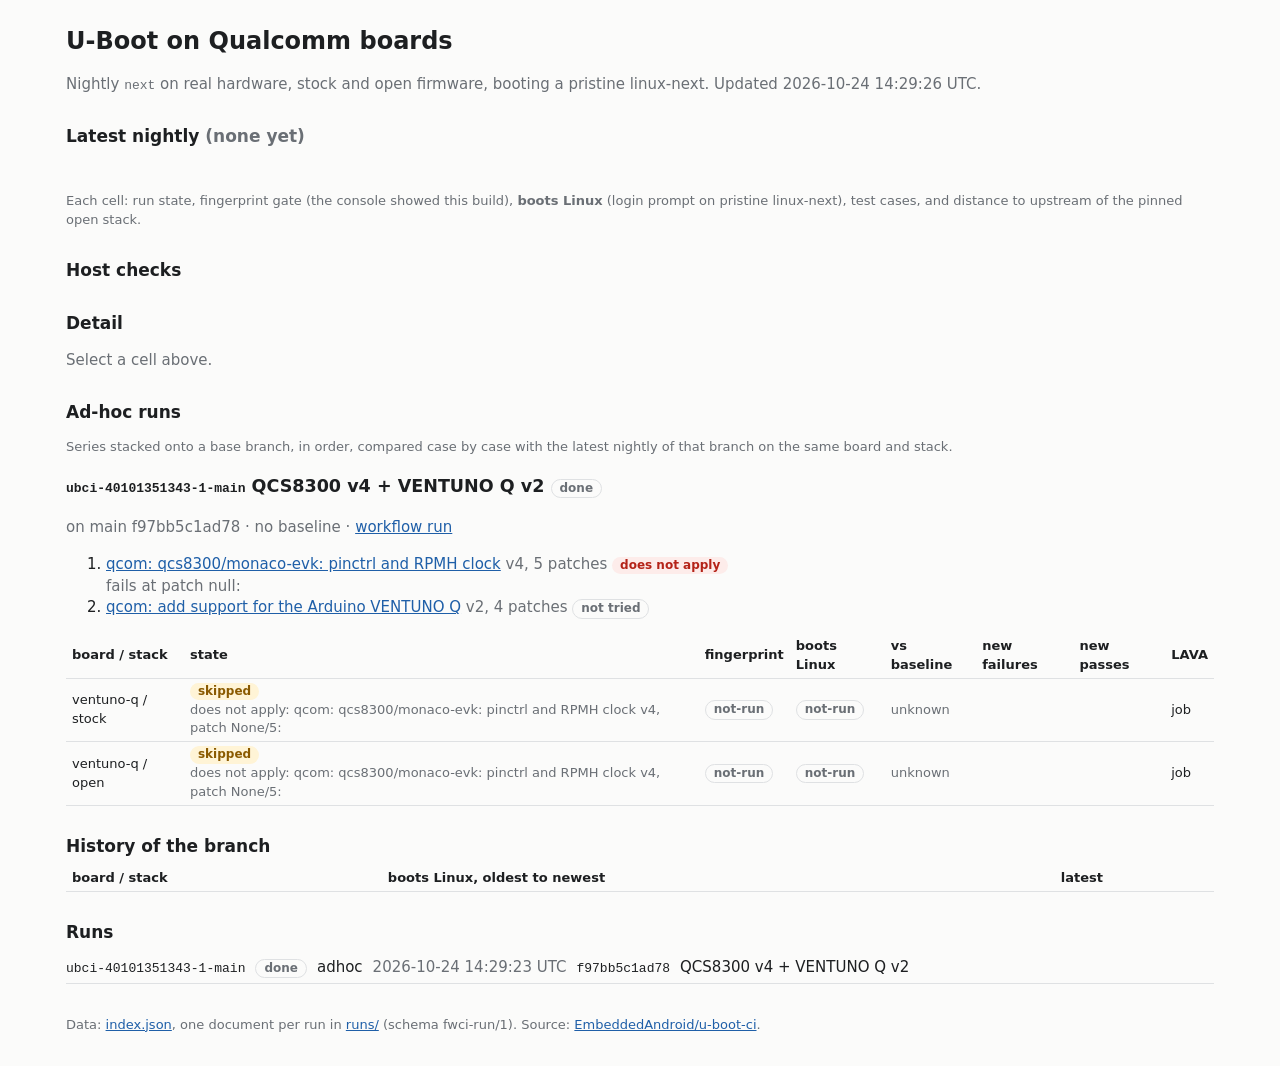
==== index.html @ ac7bc9bc "results: ubci-40101351343-1-main" ====
<!doctype html>
<html lang="en">
<head>
<meta charset="utf-8">
<meta name="viewport" content="width=device-width, initial-scale=1">
<title>U-Boot on Qualcomm</title>
<link rel="stylesheet" href="style.css">
</head>
<body>
<header>
  <h1>U-Boot on Qualcomm boards</h1>
  <p class="sub">Nightly <code>next</code> on real hardware, stock and open firmware, booting a pristine linux-next.
    <span id="updated"></span></p>
</header>
<main>
  <section id="alerts" aria-live="polite"></section>
  <section>
    <h2>Latest nightly <span id="branches"></span> <span id="run-title" class="muted"></span></h2>
    <p id="run-meta" class="muted"></p>
    <div class="matrix-wrap"><table id="matrix" class="matrix"></table></div>
    <p class="legend">Each cell: run state, fingerprint gate (the console showed this build), <b>boots Linux</b>
      (login prompt on pristine linux-next), test cases, and distance to upstream of the pinned open stack.</p>
  </section>
  <section>
    <h2>Host checks</h2>
    <ul id="host" class="checks"></ul>
  </section>
  <section>
    <h2>Detail <span id="detail-title" class="muted"></span></h2>
    <div id="detail"><p class="muted">Select a cell above.</p></div>
  </section>
  <section id="adhoc-section" hidden>
    <h2>Ad-hoc runs</h2>
    <p class="legend">Series stacked onto a base branch, in order, compared case by case with the latest
      nightly of that branch on the same board and stack.</p>
    <div id="adhoc"></div>
  </section>
  <section id="candidates-section" hidden>
    <h2>Stock pin candidates</h2>
    <p class="legend">A newer stock firmware release in the board's meta layer, tested on the nightly
      <code>main</code> against the current pin before its pull request is merged.</p>
    <div id="candidates"></div>
  </section>
  <section>
    <h2>History of the branch</h2>
    <div id="history"></div>
  </section>
  <section>
    <h2>Runs</h2>
    <ul id="runs" class="runs"></ul>
  </section>
</main>
<footer>Data: <a href="index.json">index.json</a>, one document per run in <a href="runs/">runs/</a>
  (schema fwci-run/1). Source: <a href="https://github.com/EmbeddedAndroid/u-boot-ci">EmbeddedAndroid/u-boot-ci</a>.</footer>
<script src="app.js"></script>
</body>
</html>
---- style.css ----
:root {
  --bg: #fbfbfa; --fg: #1d1f21; --muted: #6a6f75; --line: #dfe1e3; --card: #ffffff;
  --pass: #1a7f37; --pass-bg: #e6f4ea; --fail: #b42318; --fail-bg: #fdecea;
  --warn: #8a5a00; --warn-bg: #fff4d6; --info: #1f5fa8; --info-bg: #e8f0fb;
  --mono: ui-monospace, SFMono-Regular, Menlo, Consolas, monospace;
}
@media (prefers-color-scheme: dark) {
  :root {
    --bg: #141517; --fg: #e6e7e8; --muted: #9aa0a6; --line: #2c2f33; --card: #1b1d20;
    --pass: #5fd37a; --pass-bg: #16301f; --fail: #ff8a80; --fail-bg: #3a1a18;
    --warn: #ffcc66; --warn-bg: #3a2e12; --info: #8ab4f8; --info-bg: #17263b;
  }
}
* { box-sizing: border-box; }
body { margin: 0; background: var(--bg); color: var(--fg);
  font: 15px/1.45 system-ui, -apple-system, "Segoe UI", sans-serif; }
header, main, footer { max-width: 1180px; margin: 0 auto; padding: 0 16px; }
header { padding-top: 24px; }
h1 { font-size: 24px; margin: 0 0 4px; }
h2 { font-size: 17px; margin: 28px 0 8px; }
.sub, .muted, .legend { color: var(--muted); }
.legend { font-size: 13px; }
code, .mono { font-family: var(--mono); font-size: 13px; }
a { color: var(--info); }
.matrix-wrap { overflow-x: auto; }
table.matrix { border-collapse: separate; border-spacing: 8px; margin: 0 -8px; }
.matrix th { text-align: left; font-weight: 600; padding: 0 4px; white-space: nowrap; }
.cell { background: var(--card); border: 1px solid var(--line); border-radius: 8px; padding: 10px 12px;
  min-width: 250px; cursor: pointer; vertical-align: top; }
.cell:hover, .cell.sel { border-color: var(--info); }
.cell .row { display: flex; justify-content: space-between; gap: 8px; margin: 2px 0; }
.badge { display: inline-block; border-radius: 999px; padding: 0 8px; font-size: 12px; font-weight: 600;
  white-space: nowrap; }
.pass { color: var(--pass); background: var(--pass-bg); }
.fail { color: var(--fail); background: var(--fail-bg); }
.warn { color: var(--warn); background: var(--warn-bg); }
.info { color: var(--info); background: var(--info-bg); }
.none { color: var(--muted); background: transparent; border: 1px solid var(--line); }
.boot { font-size: 15px; font-weight: 700; }
.alert { border-radius: 8px; padding: 10px 14px; margin: 12px 0; border: 1px solid; }
.alert.fail { border-color: var(--fail); }
.alert.warn { border-color: var(--warn); }
.checks, .runs { list-style: none; padding: 0; margin: 0; }
.checks li, .runs li { padding: 4px 0; border-bottom: 1px solid var(--line); display: flex; gap: 10px;
  align-items: baseline; flex-wrap: wrap; }
.checks .name { min-width: 110px; font-weight: 600; }
pre.console { background: var(--card); border: 1px solid var(--line); border-radius: 6px; padding: 10px;
  overflow-x: auto; font: 12px/1.4 var(--mono); max-height: 320px; }
table.cases { border-collapse: collapse; width: 100%; font-size: 13px; }
.cases td, .cases th { border-bottom: 1px solid var(--line); padding: 3px 6px; text-align: left; }
.hist { font-family: var(--mono); letter-spacing: 1px; white-space: nowrap; }
.hist .p { color: var(--pass); } .hist .f { color: var(--fail); } .hist .s, .hist .u, .hist .x { color: var(--muted); }
.comp { margin: 4px 0; }
footer { color: var(--muted); font-size: 13px; padding: 32px 16px; }
@media (max-width: 600px) { .cell { min-width: 220px; } h1 { font-size: 20px; } }
button.badge { cursor: pointer; font: inherit; font-size: 12px; margin-left: 4px; }
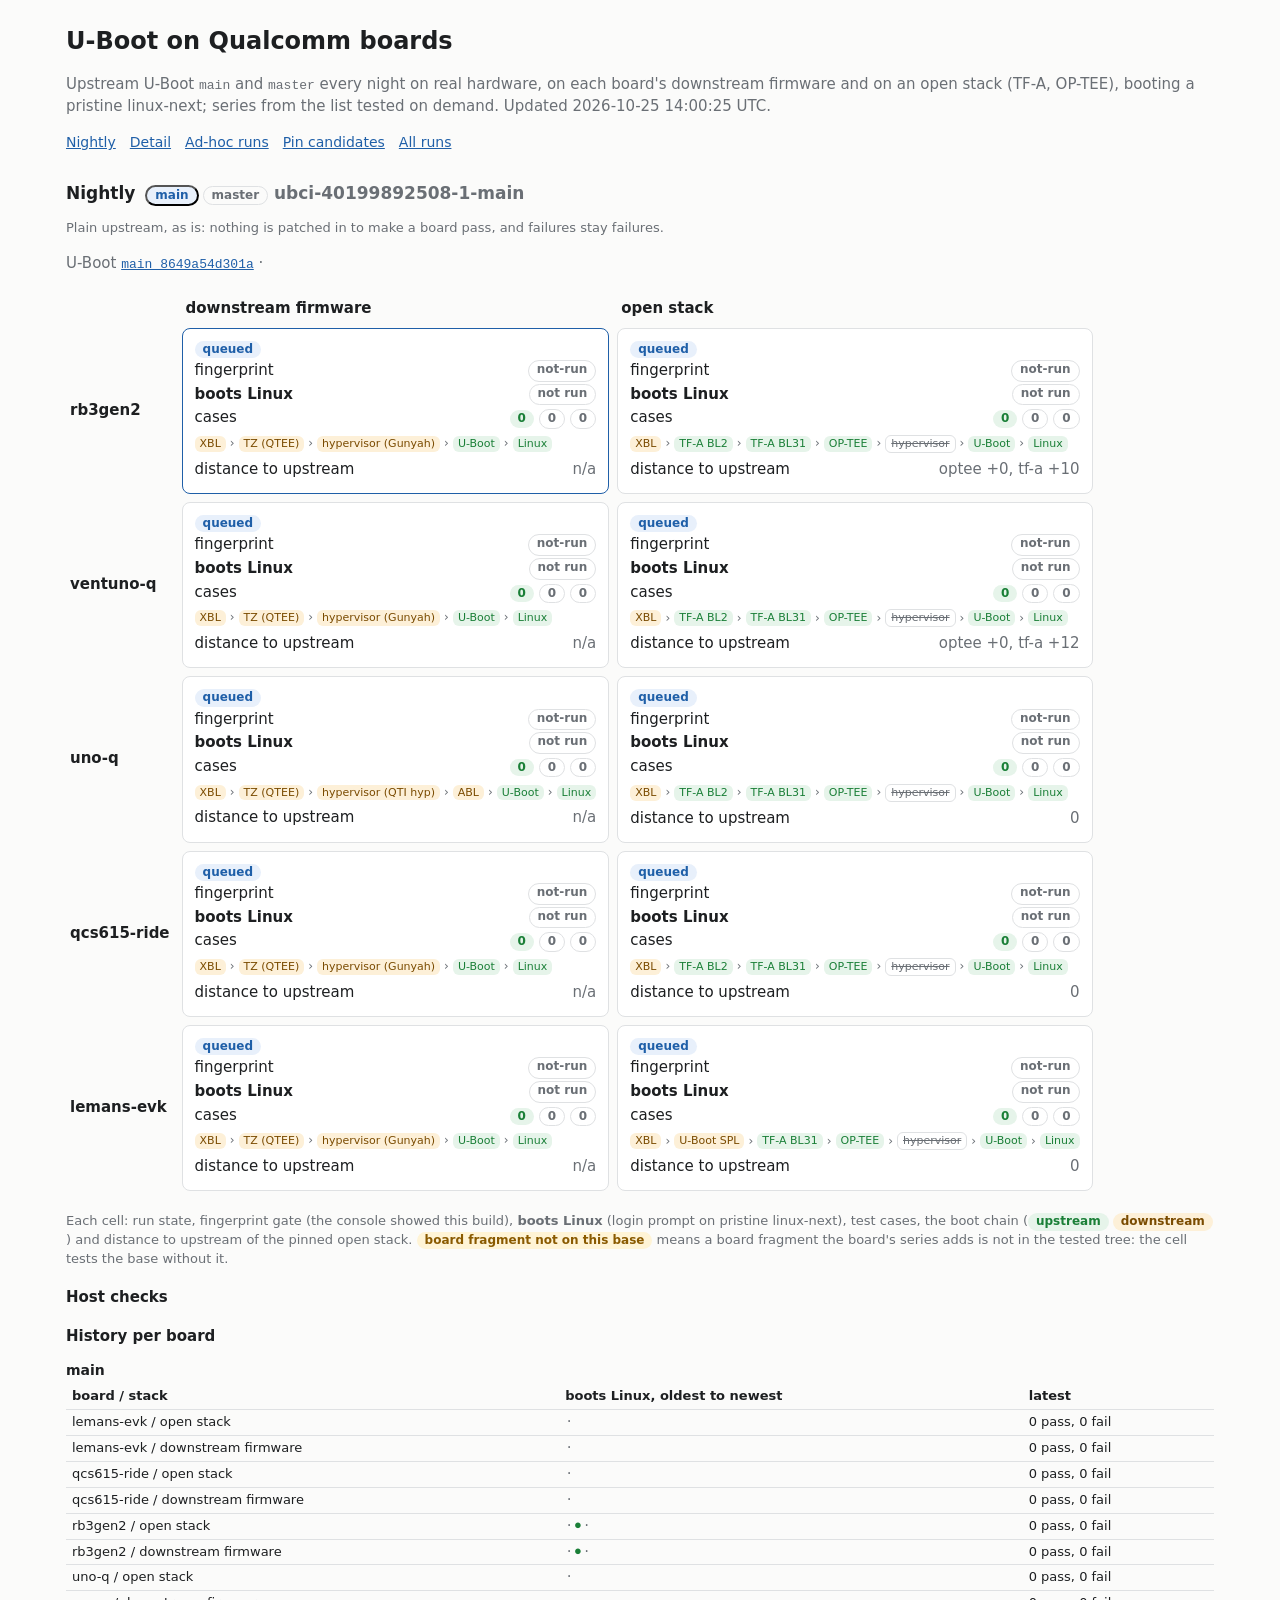
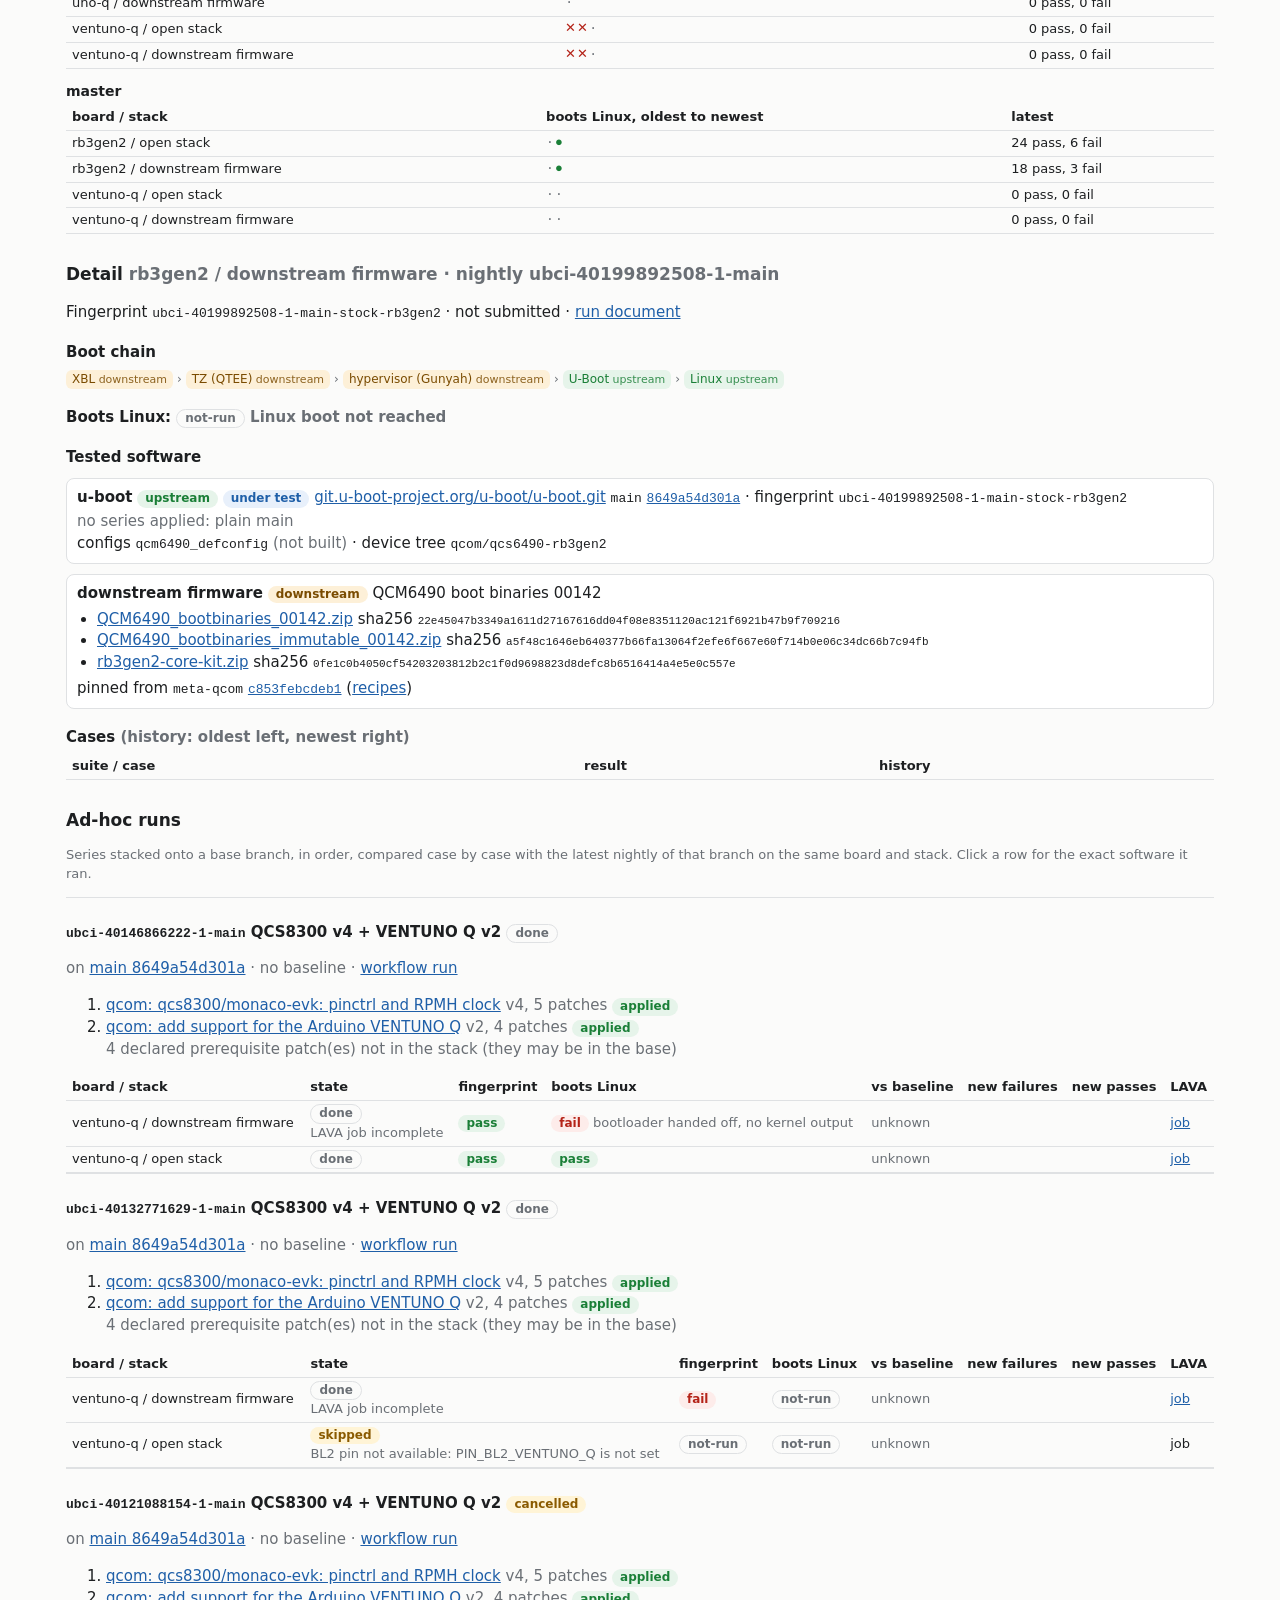
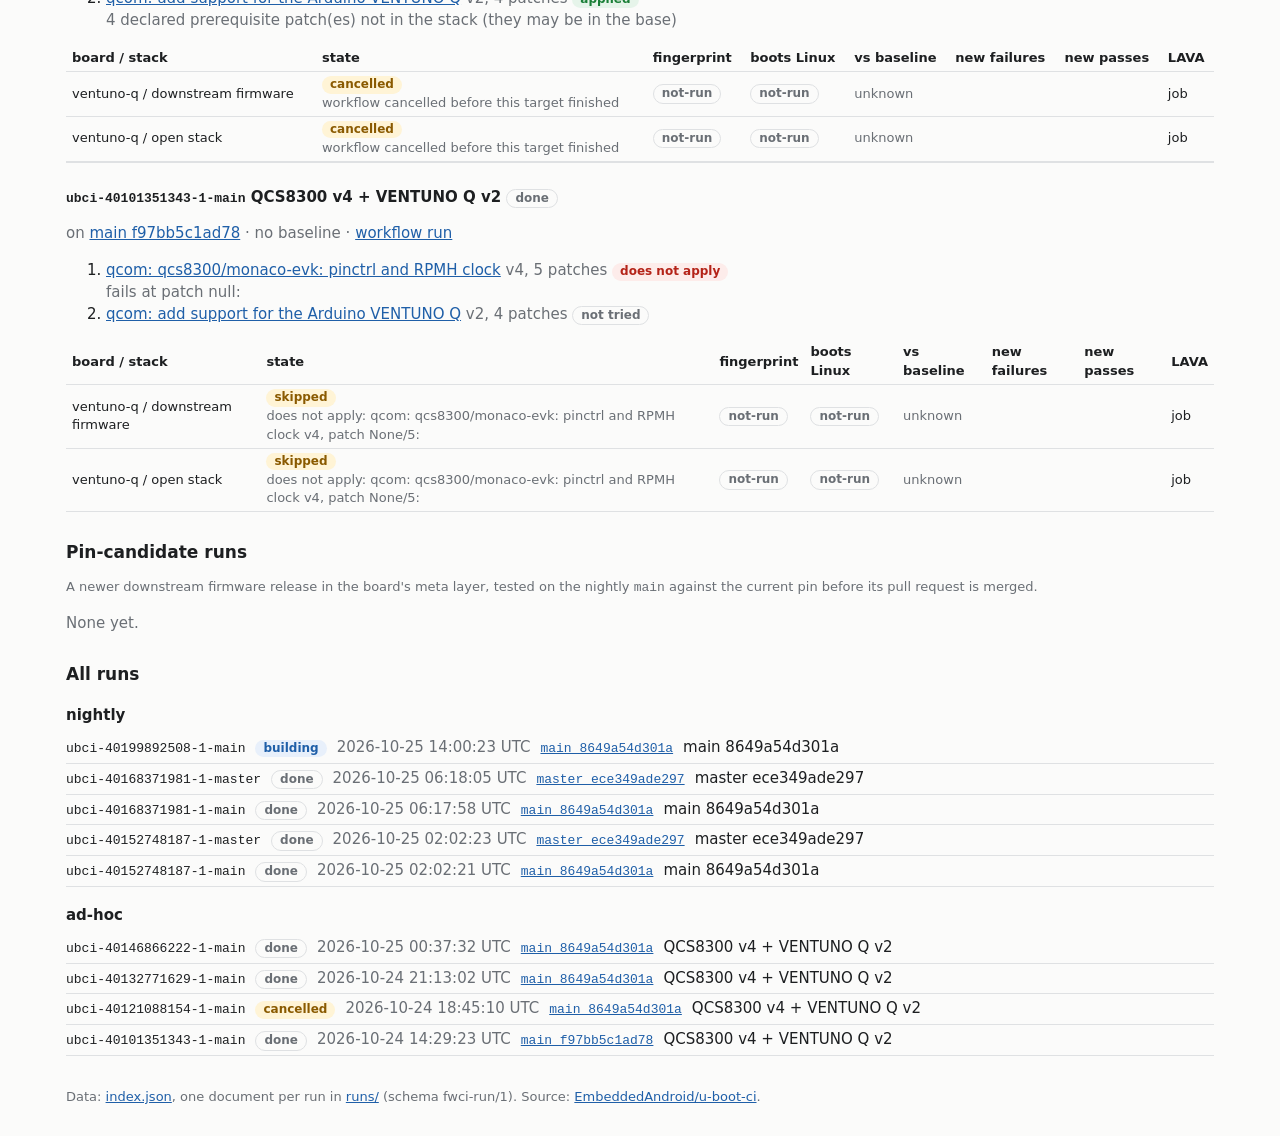
==== commit ad871836: "results: ubci-40199892508-1-main" ====
--- a/index.html
+++ b/index.html
@@ -9,45 +9,49 @@
 <body>
 <header>
   <h1>U-Boot on Qualcomm boards</h1>
-  <p class="sub">Nightly <code>next</code> on real hardware, stock and open firmware, booting a pristine linux-next.
-    <span id="updated"></span></p>
+  <p class="sub">Upstream U-Boot <code>main</code> and <code>master</code> every night on real hardware, on each
+    board's downstream firmware and on an open stack (TF-A, OP-TEE), booting a pristine linux-next; series
+    from the list tested on demand. <span id="updated"></span></p>
+  <nav class="toc"><a href="#nightly">Nightly</a> <a href="#detail-section">Detail</a>
+    <a href="#adhoc-section">Ad-hoc runs</a> <a href="#candidates-section">Pin candidates</a> <a href="#runs-section">All runs</a></nav>
 </header>
 <main>
   <section id="alerts" aria-live="polite"></section>
-  <section>
-    <h2>Latest nightly <span id="branches"></span> <span id="run-title" class="muted"></span></h2>
+  <section id="nightly">
+    <h2>Nightly <span id="branches"></span> <span id="run-title" class="muted"></span></h2>
+    <p class="legend">Plain upstream, as is: nothing is patched in to make a board pass, and failures stay
+      failures.</p>
     <p id="run-meta" class="muted"></p>
     <div class="matrix-wrap"><table id="matrix" class="matrix"></table></div>
     <p class="legend">Each cell: run state, fingerprint gate (the console showed this build), <b>boots Linux</b>
-      (login prompt on pristine linux-next), test cases, and distance to upstream of the pinned open stack.</p>
+      (login prompt on pristine linux-next), test cases, the boot chain (<span class="badge up">upstream</span>
+      <span class="badge down">downstream</span>) and distance to upstream of the pinned open stack.
+      <span class="badge warn">board fragment not on this base</span> means a board fragment the board's
+      series adds is not in the tested tree: the cell tests the base without it.</p>
+    <h3>Host checks</h3>
+    <ul id="host" class="checks"></ul>
+    <h3>History per board</h3>
+    <div id="history"></div>
   </section>
-  <section>
-    <h2>Host checks</h2>
-    <ul id="host" class="checks"></ul>
+  <section id="detail-section">
+    <h2>Detail <span id="detail-title" class="muted"></span></h2>
+    <div id="detail"><p class="muted">Select a cell or an ad-hoc result.</p></div>
   </section>
-  <section>
-    <h2>Detail <span id="detail-title" class="muted"></span></h2>
-    <div id="detail"><p class="muted">Select a cell above.</p></div>
-  </section>
-  <section id="adhoc-section" hidden>
+  <section id="adhoc-section">
     <h2>Ad-hoc runs</h2>
     <p class="legend">Series stacked onto a base branch, in order, compared case by case with the latest
-      nightly of that branch on the same board and stack.</p>
-    <div id="adhoc"></div>
+      nightly of that branch on the same board and stack. Click a row for the exact software it ran.</p>
+    <div id="adhoc"><p class="muted">None yet.</p></div>
   </section>
-  <section id="candidates-section" hidden>
-    <h2>Stock pin candidates</h2>
-    <p class="legend">A newer stock firmware release in the board's meta layer, tested on the nightly
+  <section id="candidates-section">
+    <h2>Pin-candidate runs</h2>
+    <p class="legend">A newer downstream firmware release in the board's meta layer, tested on the nightly
       <code>main</code> against the current pin before its pull request is merged.</p>
-    <div id="candidates"></div>
+    <div id="candidates"><p class="muted">None yet.</p></div>
   </section>
-  <section>
-    <h2>History of the branch</h2>
-    <div id="history"></div>
-  </section>
-  <section>
-    <h2>Runs</h2>
-    <ul id="runs" class="runs"></ul>
+  <section id="runs-section">
+    <h2>All runs</h2>
+    <div id="runs"></div>
   </section>
 </main>
 <footer>Data: <a href="index.json">index.json</a>, one document per run in <a href="runs/">runs/</a>
--- a/style.css
+++ b/style.css
@@ -54,3 +54,33 @@
 footer { color: var(--muted); font-size: 13px; padding: 32px 16px; }
 @media (max-width: 600px) { .cell { min-width: 220px; } h1 { font-size: 20px; } }
 button.badge { cursor: pointer; font: inherit; font-size: 12px; margin-left: 4px; }
+:root { --up: #1a7f37; --up-bg: #e6f4ea; --down: #7a4b00; --down-bg: #fdf0d8; }
+@media (prefers-color-scheme: dark) { :root { --up: #5fd37a; --up-bg: #16301f; --down: #ffcc66; --down-bg: #3a2e12; } }
+.up { color: var(--up); background: var(--up-bg); }
+.down { color: var(--down); background: var(--down-bg); }
+h3 { font-size: 15px; margin: 18px 0 6px; }
+h4 { font-size: 14px; margin: 12px 0 4px; }
+.toc { display: flex; gap: 14px; flex-wrap: wrap; font-size: 14px; margin: 6px 0 0; }
+.chain { display: flex; flex-wrap: wrap; align-items: center; gap: 4px; margin: 6px 0; }
+.chain .stage { border-radius: 6px; padding: 1px 6px; font-size: 12px; white-space: nowrap; }
+.chain .stage.none { text-decoration: line-through; }
+.chain .stage small { font-size: 11px; opacity: 0.85; }
+.chain .arrow { color: var(--muted); font-size: 12px; }
+.chain.compact .stage { font-size: 11px; padding: 0 5px; }
+.comp { margin: 10px 0; padding: 8px 10px; border: 1px solid var(--line); border-radius: 8px; background: var(--card);
+  overflow-wrap: anywhere; }
+.comp-head { margin-bottom: 2px; }
+.comp ul.files, .comp ol, .comp ul { margin: 4px 0; padding-left: 20px; }
+code.sha { font-size: 11px; overflow-wrap: anywhere; }
+code.missing { text-decoration: line-through; color: var(--muted); }
+.warnline { margin: 2px 0; }
+.cell .detail { text-align: right; font-size: 12px; overflow-wrap: anywhere; }
+.table-wrap { overflow-x: auto; }
+tr.click { cursor: pointer; }
+tr.click:hover, tr.sel { background: var(--info-bg); }
+.adhoc { border-top: 1px solid var(--line); padding-top: 6px; }
+@media (max-width: 600px) {
+  .cases td, .cases th { padding: 3px 4px; }
+  .comp { padding: 6px 8px; }
+}
+.cell .row > .badge, .cell .row > span:first-child { flex-shrink: 0; }
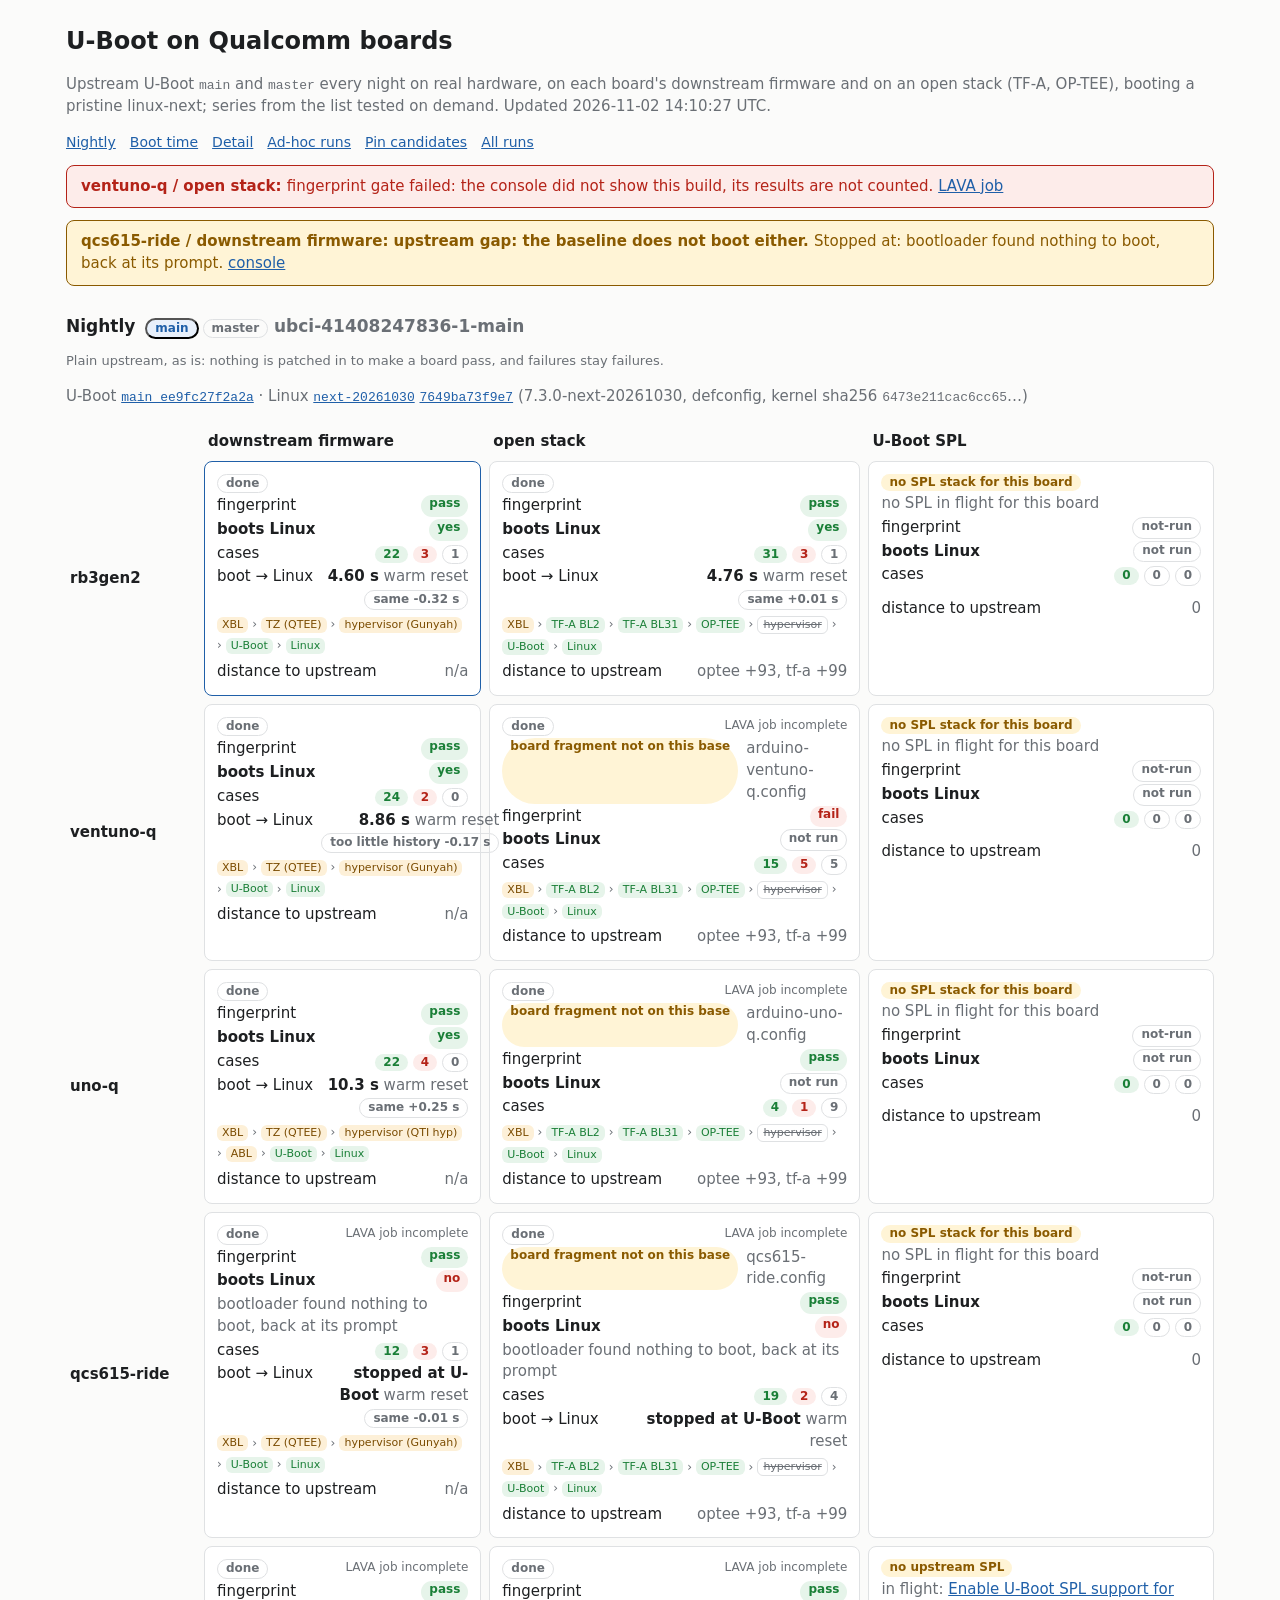
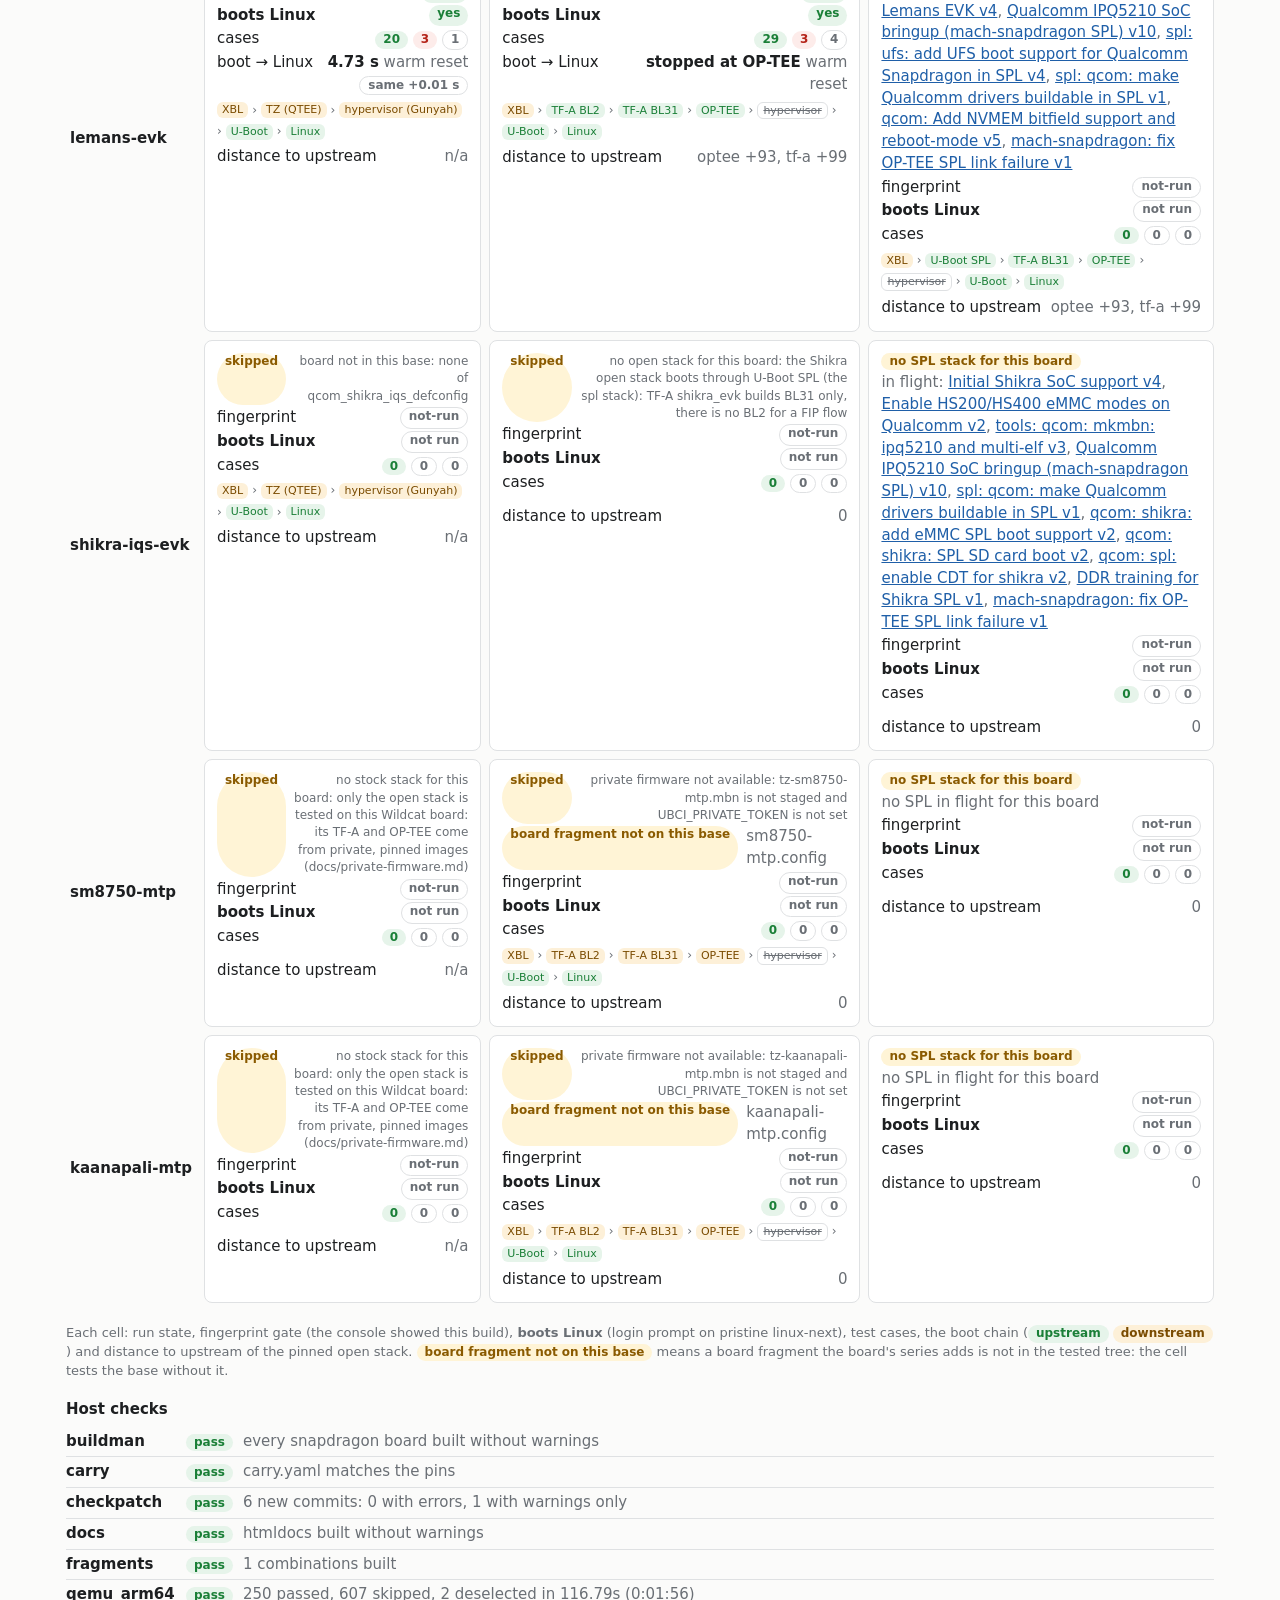
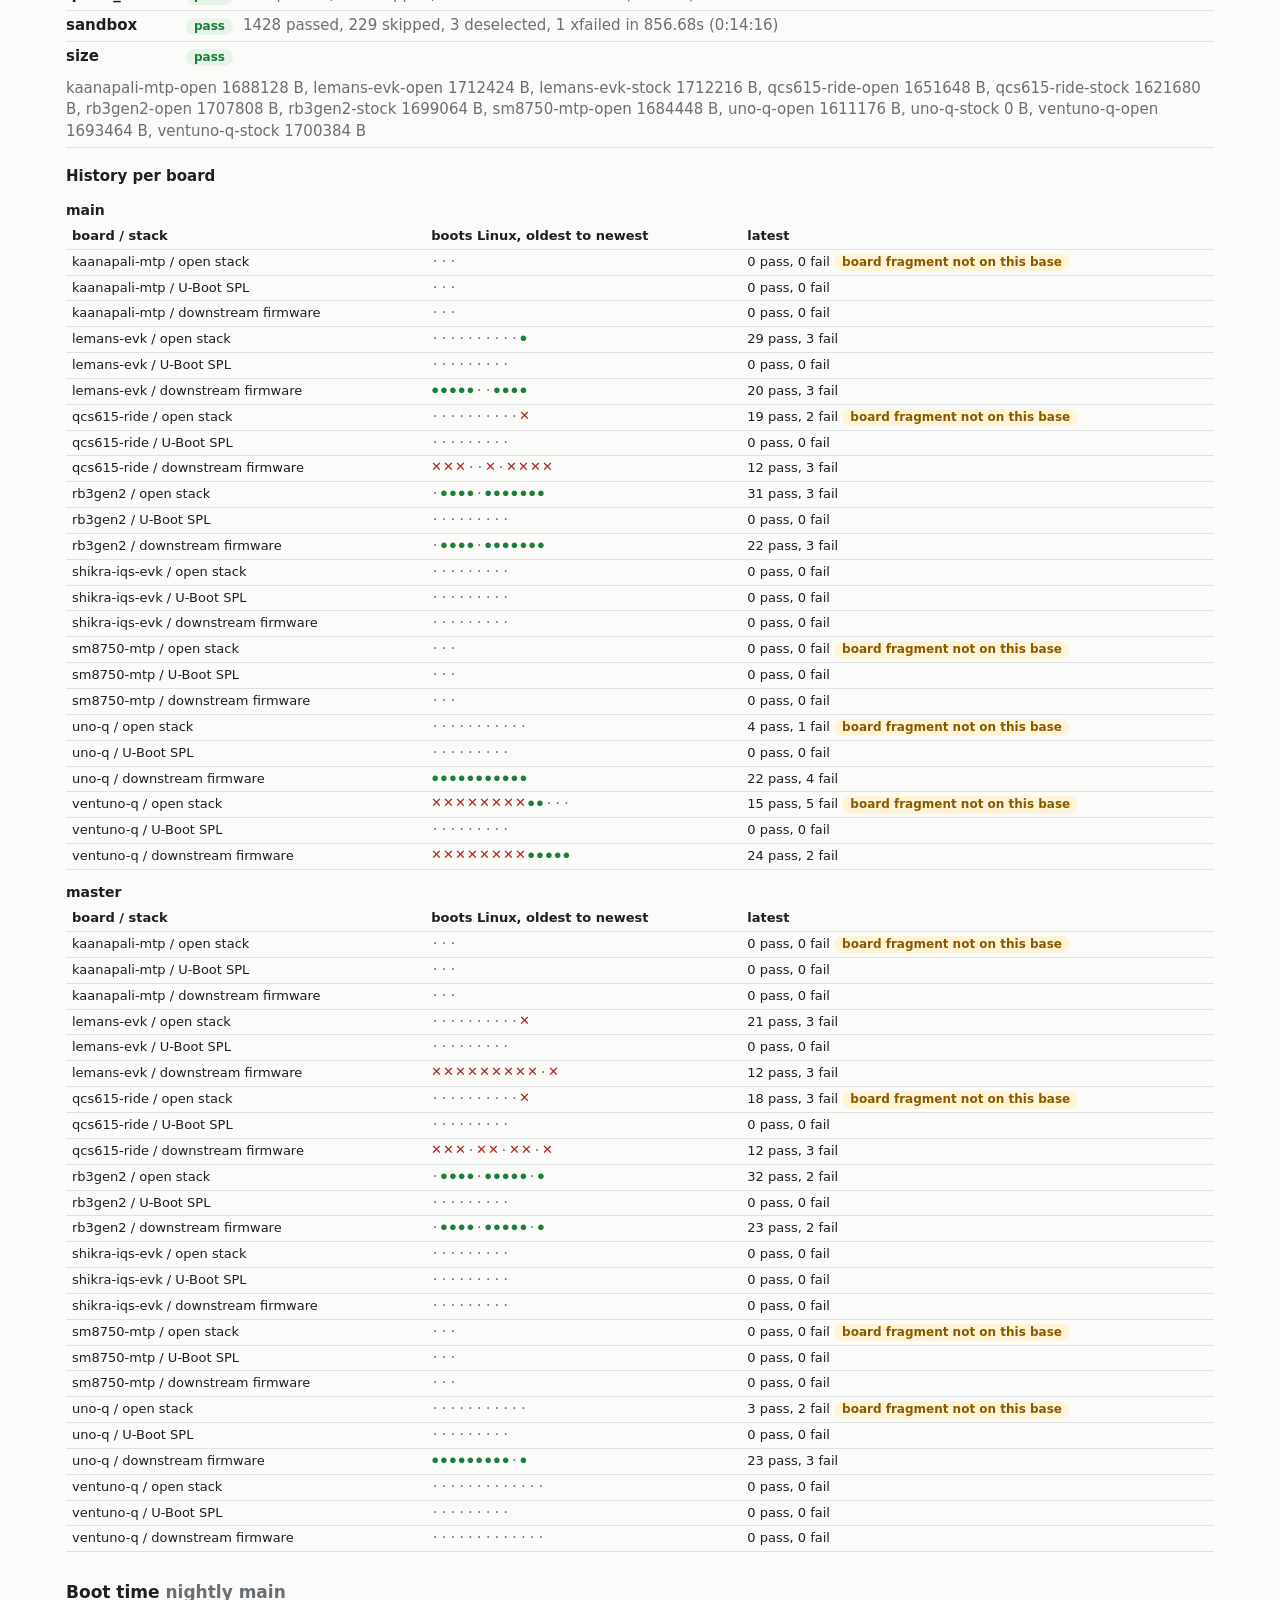
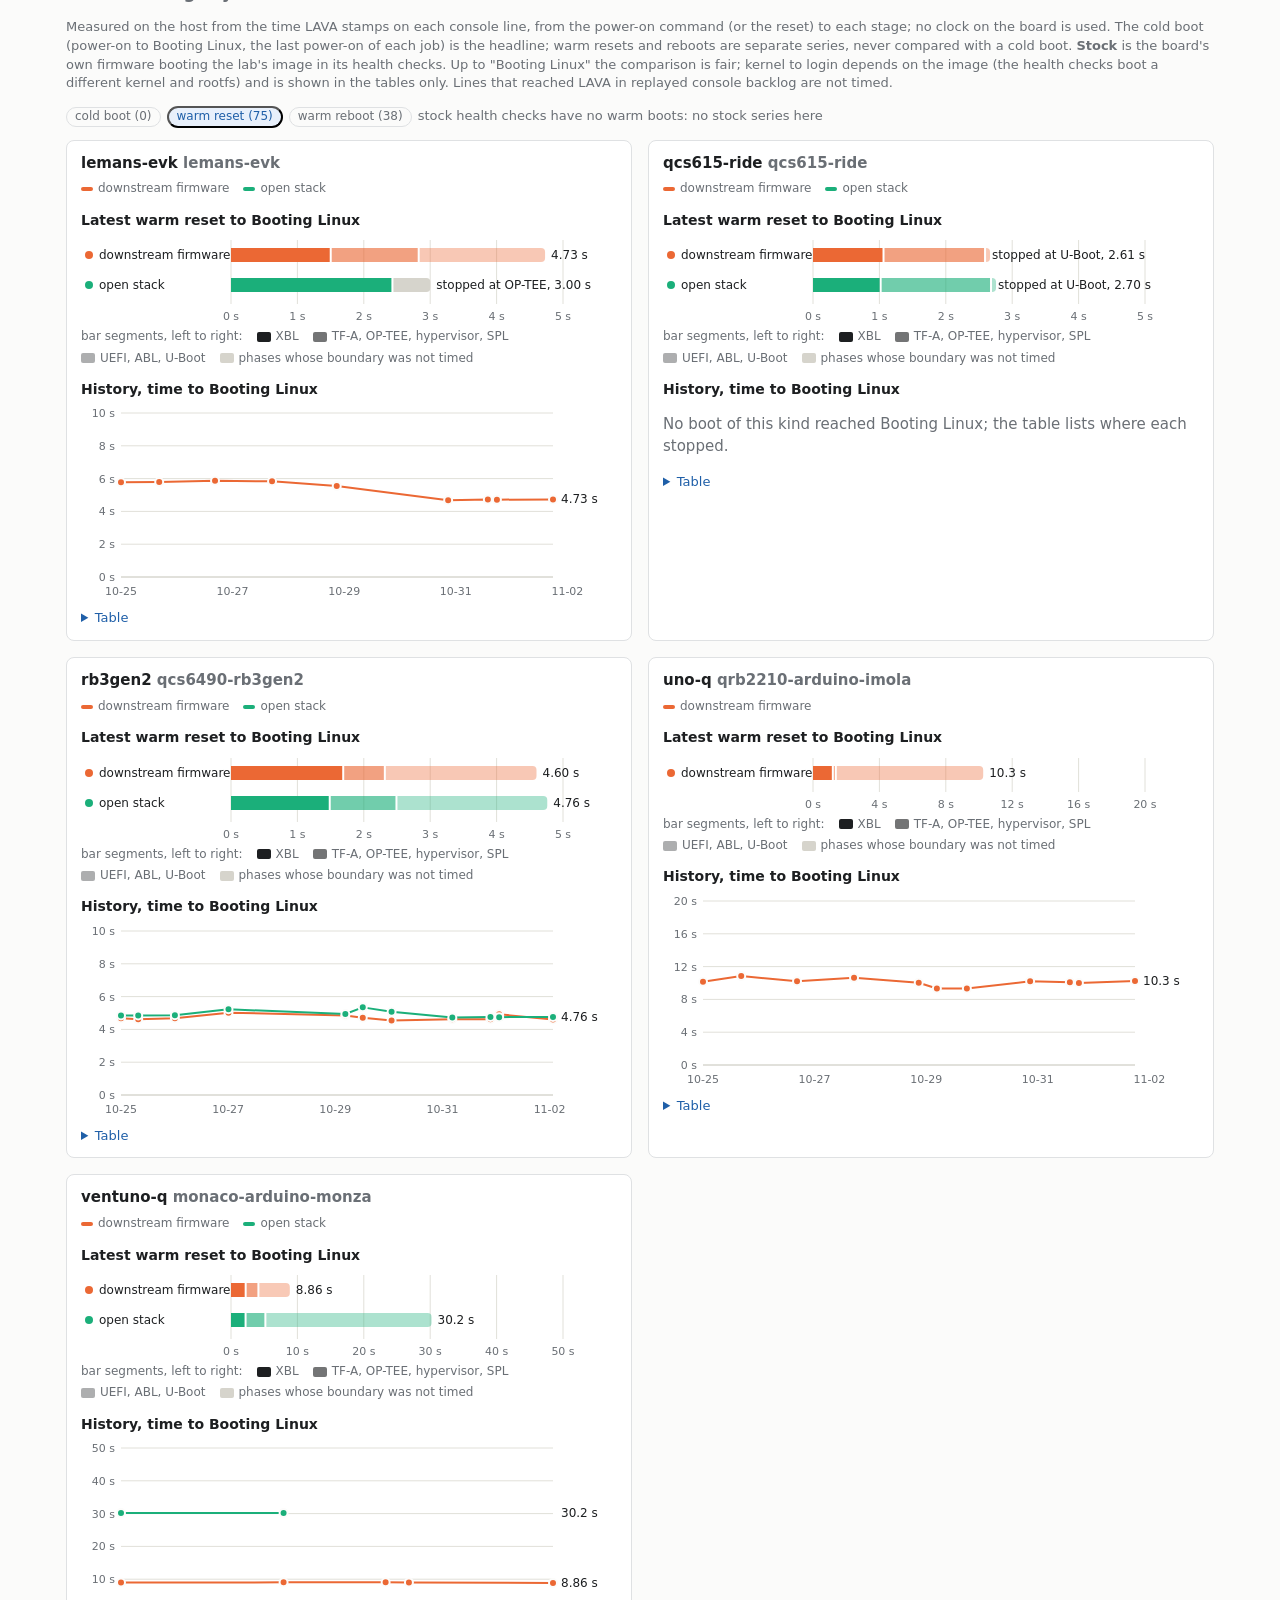
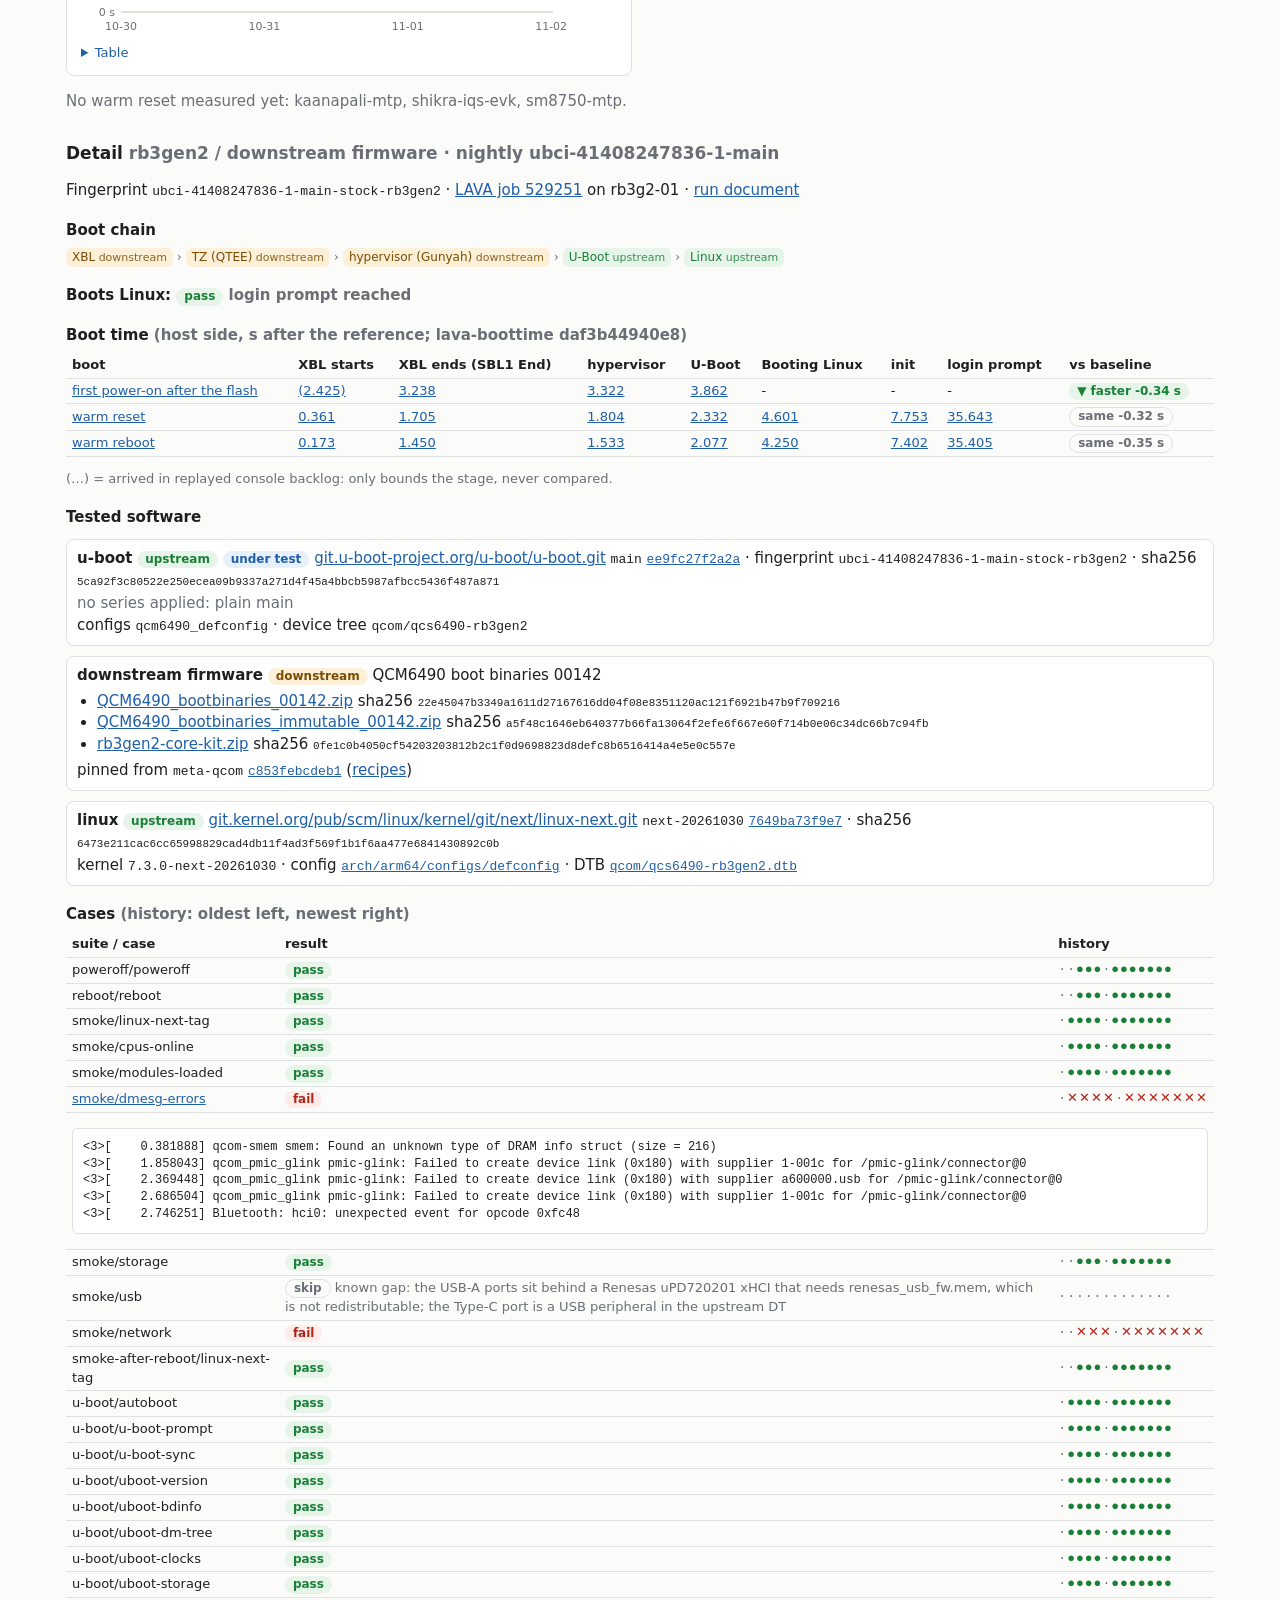
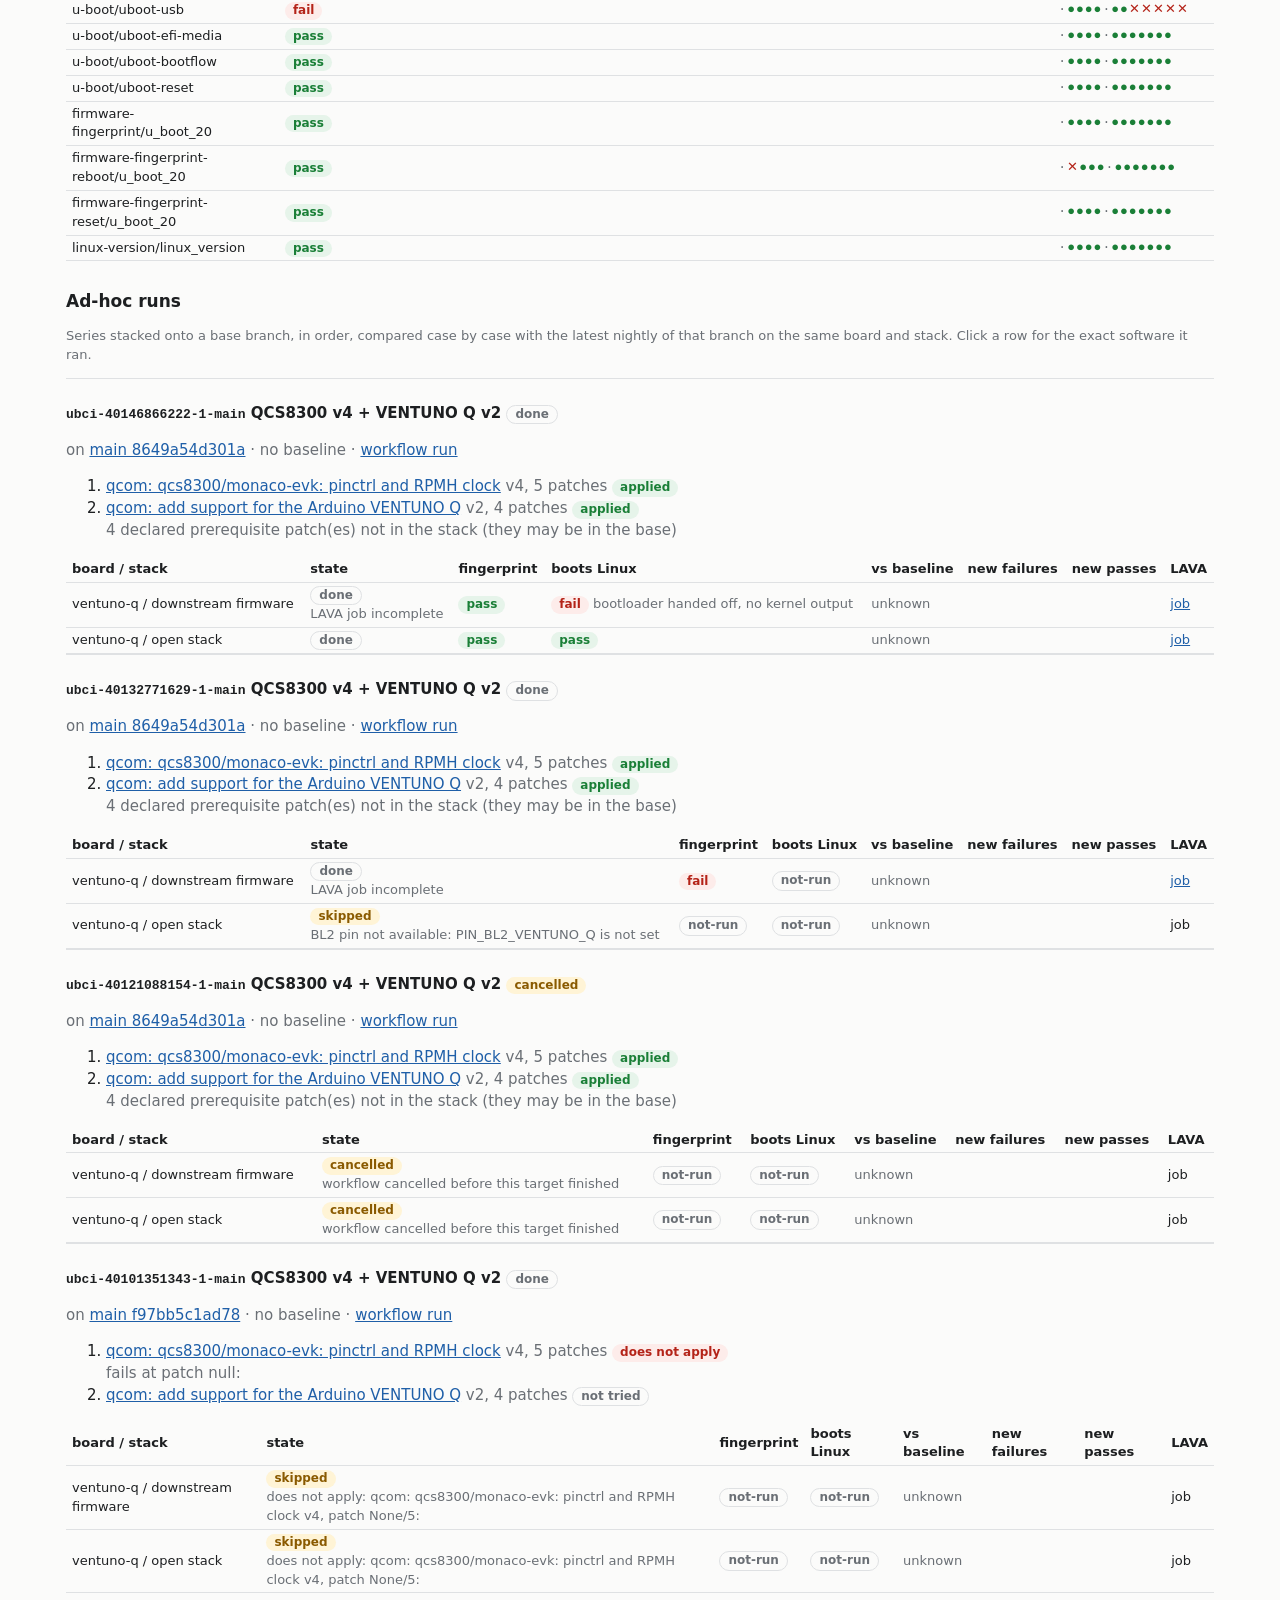
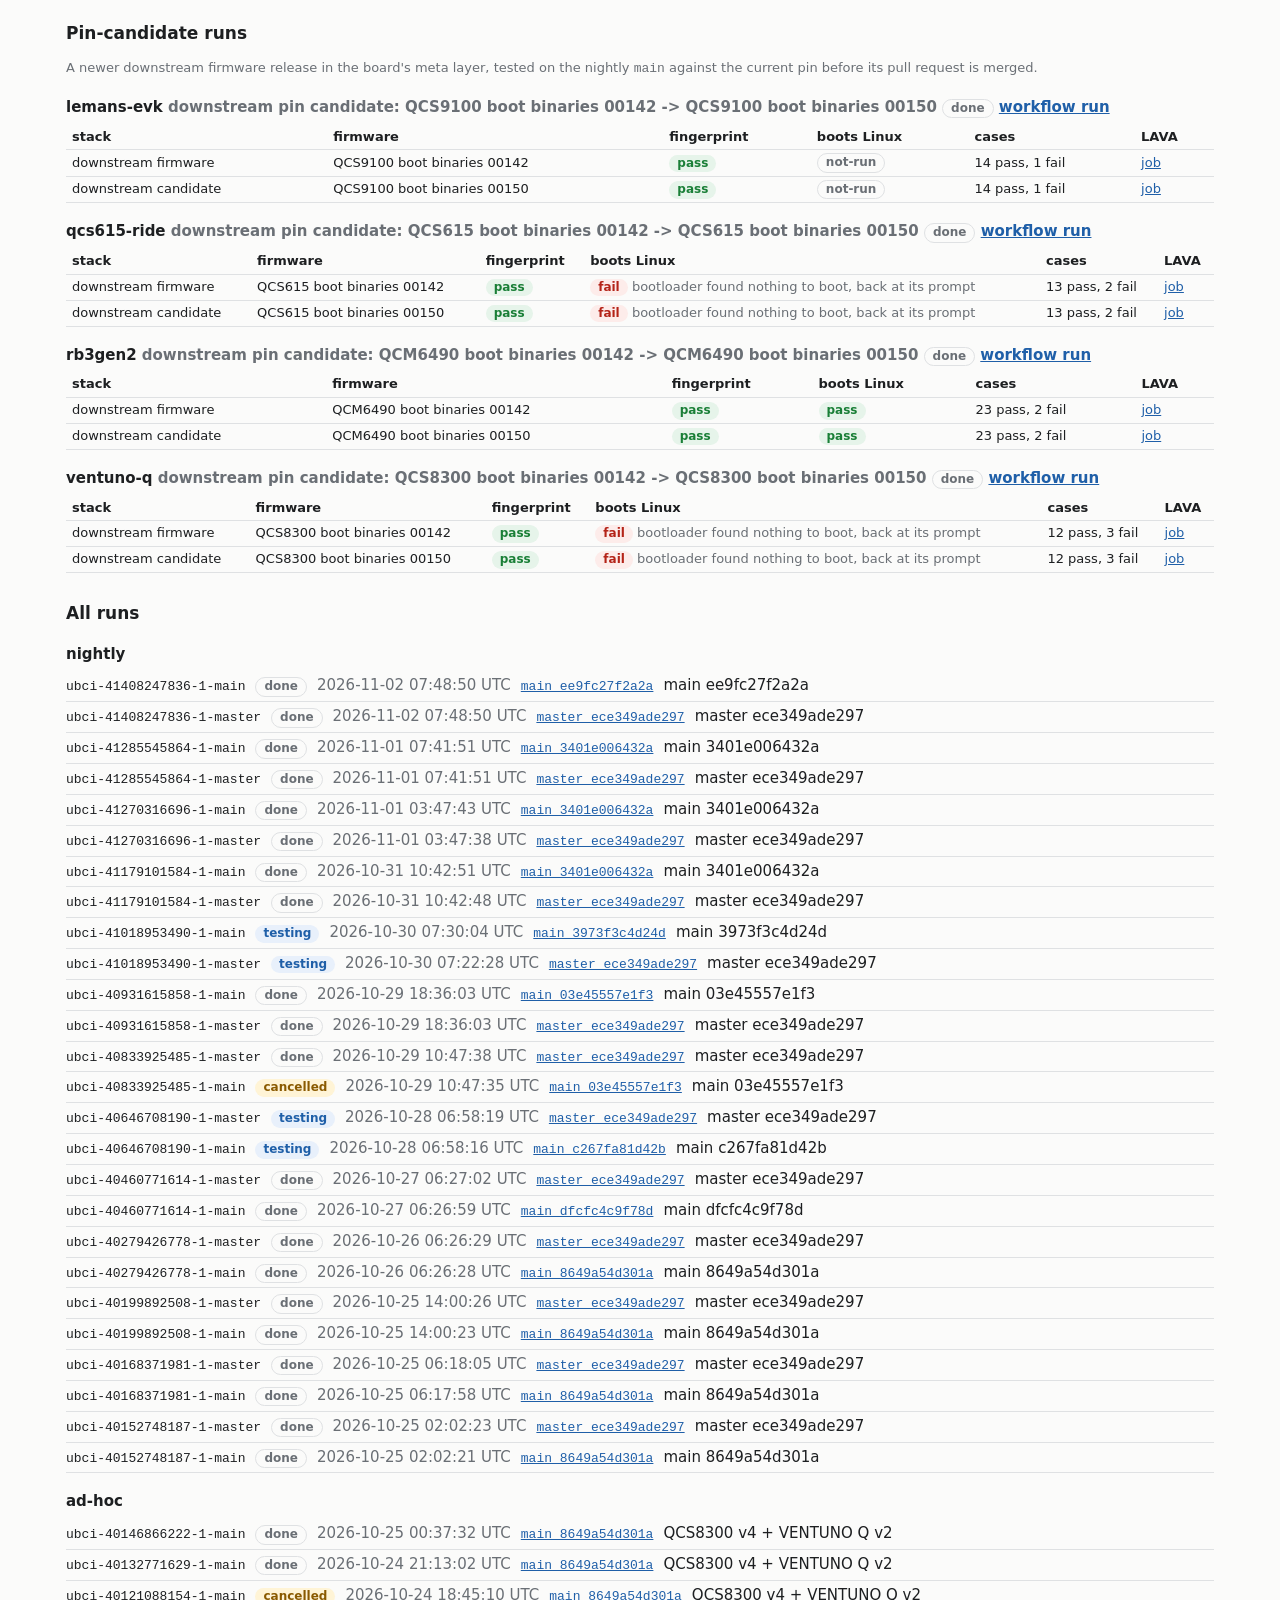
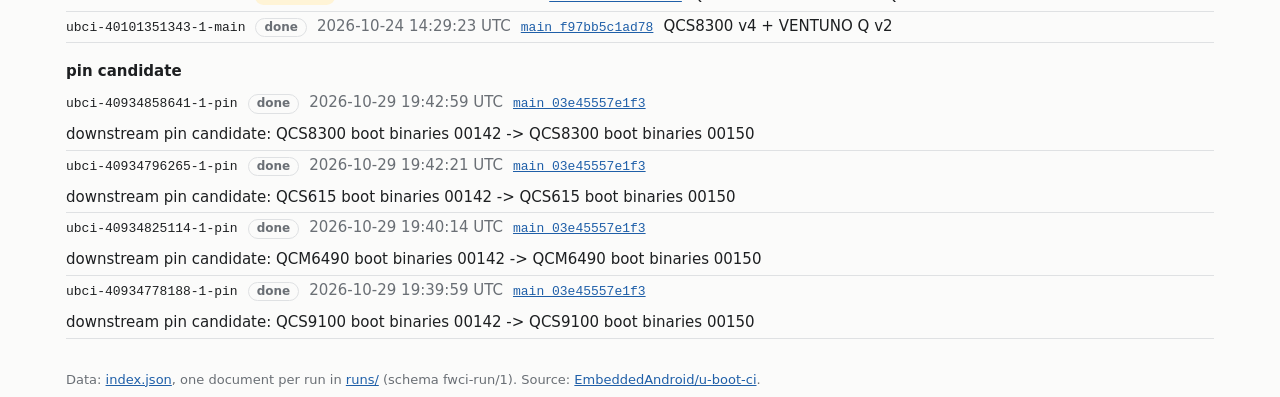
==== commit 894e4f13: "dashboard: show boot time in every cell and a Boot time section Publish the dashboard from main 9026" ====
--- a/index.html
+++ b/index.html
@@ -12,7 +12,7 @@
   <p class="sub">Upstream U-Boot <code>main</code> and <code>master</code> every night on real hardware, on each
     board's downstream firmware and on an open stack (TF-A, OP-TEE), booting a pristine linux-next; series
     from the list tested on demand. <span id="updated"></span></p>
-  <nav class="toc"><a href="#nightly">Nightly</a> <a href="#detail-section">Detail</a>
+  <nav class="toc"><a href="#nightly">Nightly</a> <a href="#boottime-section">Boot time</a> <a href="#detail-section">Detail</a>
     <a href="#adhoc-section">Ad-hoc runs</a> <a href="#candidates-section">Pin candidates</a> <a href="#runs-section">All runs</a></nav>
 </header>
 <main>
@@ -32,6 +32,18 @@
     <ul id="host" class="checks"></ul>
     <h3>History per board</h3>
     <div id="history"></div>
+  </section>
+  <section id="boottime-section">
+    <h2>Boot time <span id="bt-branch" class="muted"></span></h2>
+    <p class="legend">Measured on the host from the time LAVA stamps on each console line, from the power-on
+      command (or the reset) to each stage; no clock on the board is used. The cold boot (power-on to Booting
+      Linux, the last power-on of each job) is the headline; warm resets and reboots are separate series, never
+      compared with a cold boot. <b>Stock</b> is the board's own firmware booting the lab's image in its health
+      checks. Up to "Booting Linux" the comparison is fair; kernel to login depends on the image (the health checks
+      boot a different kernel and rootfs) and is shown in the tables only. Lines that reached LAVA in replayed
+      console backlog are not timed.</p>
+    <div class="filters" id="bt-filters" role="group" aria-label="Boot kind"></div>
+    <div id="boottime"><p class="muted">No boot times yet.</p></div>
   </section>
   <section id="detail-section">
     <h2>Detail <span id="detail-title" class="muted"></span></h2>
@@ -56,6 +68,7 @@
 </main>
 <footer>Data: <a href="index.json">index.json</a>, one document per run in <a href="runs/">runs/</a>
   (schema fwci-run/1). Source: <a href="https://github.com/EmbeddedAndroid/u-boot-ci">EmbeddedAndroid/u-boot-ci</a>.</footer>
+<script src="boottime.js"></script>
 <script src="app.js"></script>
 </body>
 </html>
--- a/style.css
+++ b/style.css
@@ -84,3 +84,61 @@
   .comp { padding: 6px 8px; }
 }
 .cell .row > .badge, .cell .row > span:first-child { flex-shrink: 0; }
+/* Boot time. Series colors: slots 1-3 (and 4 for SPL) of the validated
+   categorical palette, light and dark steps (docs/boot-time.md). */
+:root { --bt-s1: #2a78d6; --bt-s2: #eb6834; --bt-s3: #1baf7a; --bt-s4: #eda100;
+  --bt-surface: #fcfcfb; --bt-grid: #e1e0d9; --bt-axis: #c3c2b7; --bt-muted: #898781; --bt-untimed: #d6d4cc; }
+@media (prefers-color-scheme: dark) {
+  :root { --bt-s1: #3987e5; --bt-s2: #d95926; --bt-s3: #199e70; --bt-s4: #c98500;
+    --bt-surface: #1a1a19; --bt-grid: #2c2c2a; --bt-axis: #383835; --bt-untimed: #45453f; }
+}
+.num { font-variant-numeric: tabular-nums; }
+.bt-cell { text-align: right; }
+.filters { display: flex; gap: 6px; align-items: baseline; flex-wrap: wrap; margin: 10px 0 4px; }
+.filters button.badge { margin: 0; }
+.filters span { font-size: 13px; }
+.bt-board svg text.note { font-size: 12px; fill: var(--muted); }
+.bt-host { position: relative; }
+.bt-grid { display: grid; grid-template-columns: repeat(auto-fill, minmax(min(100%, 480px), 1fr)); gap: 16px;
+  margin: 12px 0; }
+.bt-board { background: var(--card); border: 1px solid var(--line); border-radius: 8px; padding: 10px 14px 12px;
+  margin: 0; min-width: 0; }
+.bt-board h3 { margin-top: 2px; }
+.bt-board svg { max-width: 100%; height: auto; display: block; overflow: visible; }
+.bt-board svg text { font: 11px system-ui, -apple-system, "Segoe UI", sans-serif; fill: var(--muted); }
+.bt-board svg text.label { font-size: 12px; fill: var(--fg); }
+.bt-board svg text.value { font-size: 12px; fill: var(--fg); font-variant-numeric: tabular-nums; }
+.bt-board svg text.tick { font-variant-numeric: tabular-nums; }
+.bt-board svg .grid { stroke: var(--bt-grid); stroke-width: 1; }
+.bt-board svg .axis { stroke: var(--bt-axis); stroke-width: 1; }
+.bt-board svg .seg { stroke: none; cursor: default; outline: none; }
+.bt-board svg .seg.p1 { fill-opacity: 0.62; }
+.bt-board svg .seg.p2 { fill-opacity: 0.36; }
+@media (prefers-color-scheme: dark) {
+  .bt-board svg .seg.p1, .bt-legend.phases .key.p1 { fill-opacity: 0.72; opacity: 0.72; }
+  .bt-board svg .seg.p2, .bt-legend.phases .key.p2 { fill-opacity: 0.5; opacity: 0.5; }
+  .bt-board svg .seg.p1, .bt-board svg .seg.p2 { opacity: 1; }
+}
+.bt-board svg .seg.untimed { fill: var(--bt-untimed); }
+.bt-board svg .seg:hover, .bt-board svg .seg:focus { filter: brightness(1.12); }
+.bt-board svg .line { fill: none; stroke-width: 2; stroke-linejoin: round; stroke-linecap: round; }
+.bt-board svg .dot { stroke: var(--bt-surface); stroke-width: 2; }
+.bt-board svg a:focus .dot, .bt-board svg a:hover .dot { r: 6; }
+.bt-board svg .cross { stroke: var(--bt-axis); stroke-width: 1; pointer-events: none; }
+.bt-board svg .hit { fill: transparent; cursor: crosshair; }
+.bt-legend { display: flex; flex-wrap: wrap; gap: 4px 14px; font-size: 12px; color: var(--muted); margin: 2px 0 6px; }
+.bt-legend span { display: inline-flex; align-items: center; gap: 5px; }
+.key { display: inline-block; width: 12px; height: 4px; border-radius: 2px; vertical-align: middle; }
+.bt-legend.phases .key { width: 14px; height: 10px; border-radius: 2px; background: var(--fg); }
+.bt-legend.phases .key.p1 { opacity: 0.62; } .bt-legend.phases .key.p2 { opacity: 0.36; }
+.bt-legend.phases .key.untimed { background: var(--bt-untimed); opacity: 1; }
+.bt-tip { position: absolute; z-index: 5; pointer-events: none; background: var(--card); color: var(--fg);
+  border: 1px solid var(--line); border-radius: 6px; padding: 6px 9px; font-size: 12px; max-width: 340px;
+  box-shadow: 0 2px 10px rgba(0, 0, 0, 0.12); font-variant-numeric: tabular-nums; }
+.bt-tip .head { font-weight: 600; }
+.bt-tip .rows { margin-bottom: 4px; }
+.bt-tip .rows .key { margin-right: 6px; }
+.bt-table { margin-top: 6px; font-size: 13px; }
+.bt-table summary { cursor: pointer; color: var(--info); }
+.bt-table td.stages { font-size: 12px; }
+@media (forced-colors: active) { .bt-board svg .seg, .key { forced-color-adjust: none; } }
